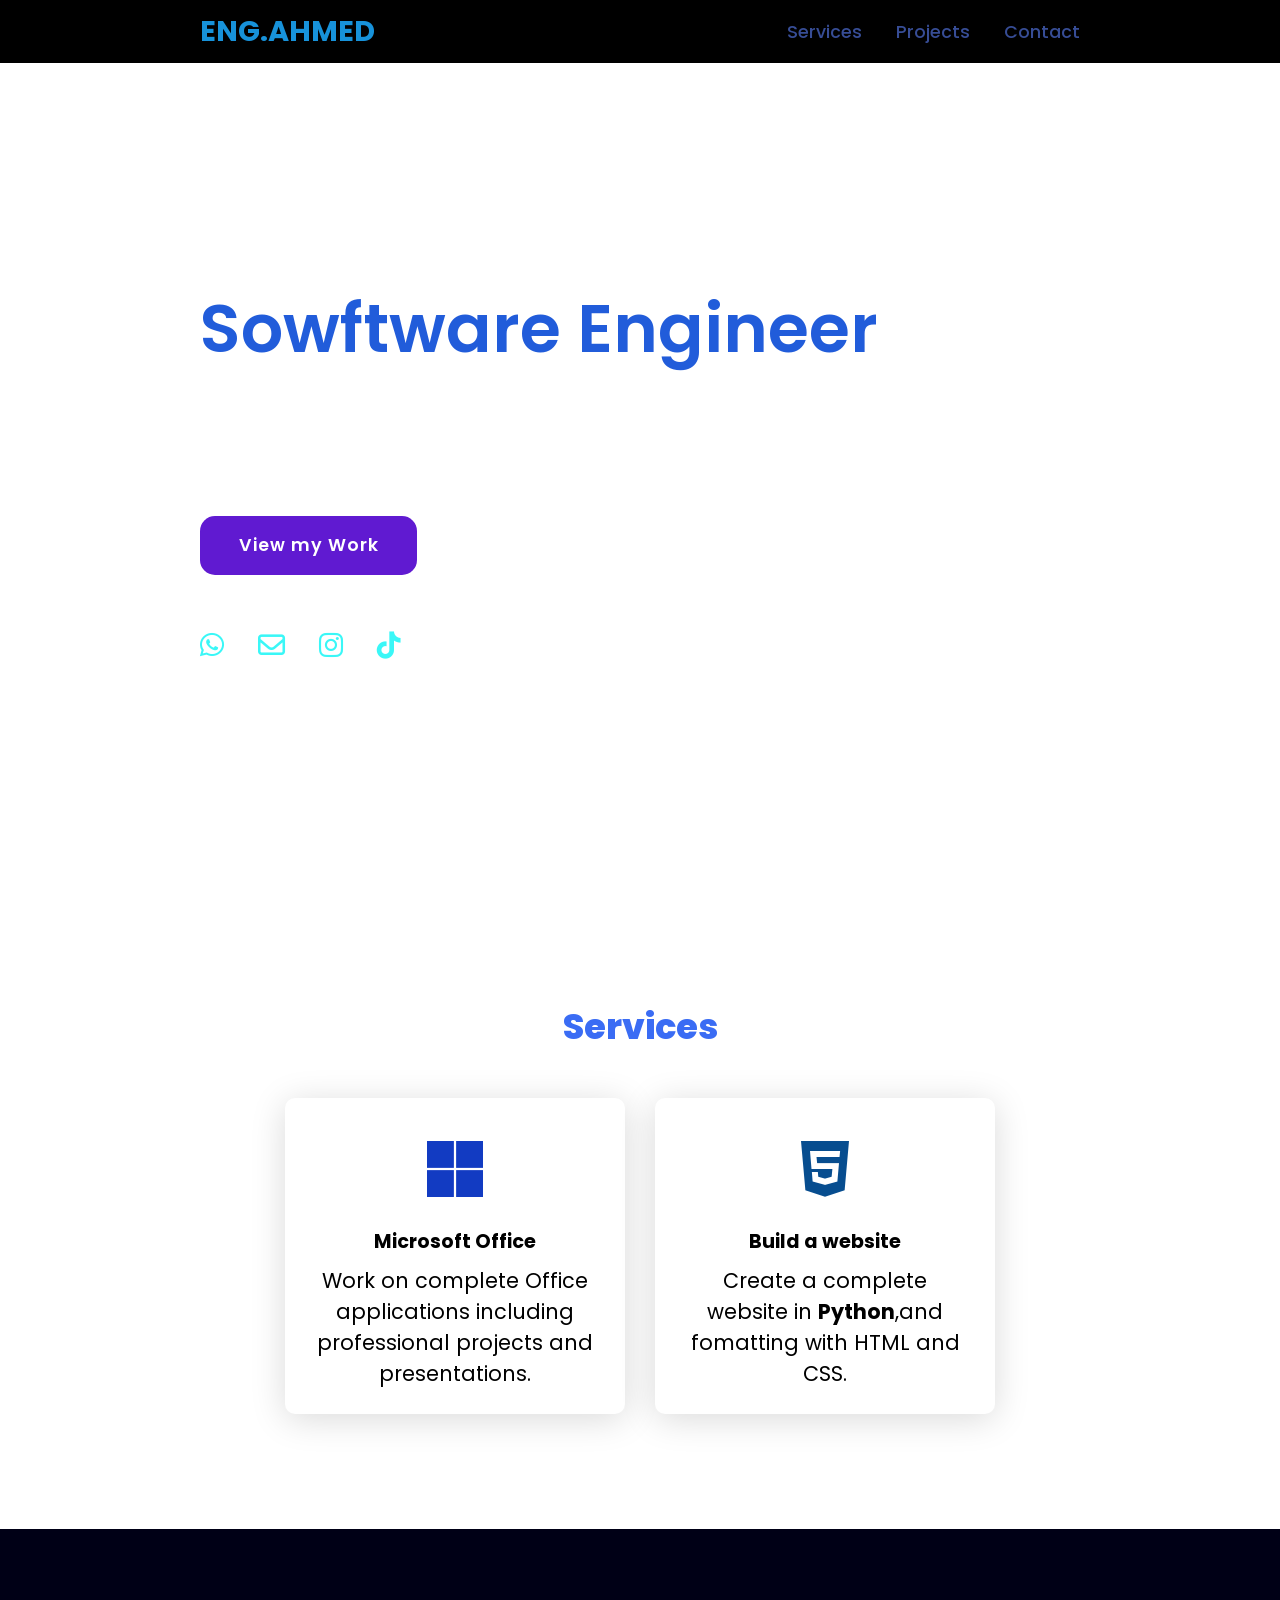
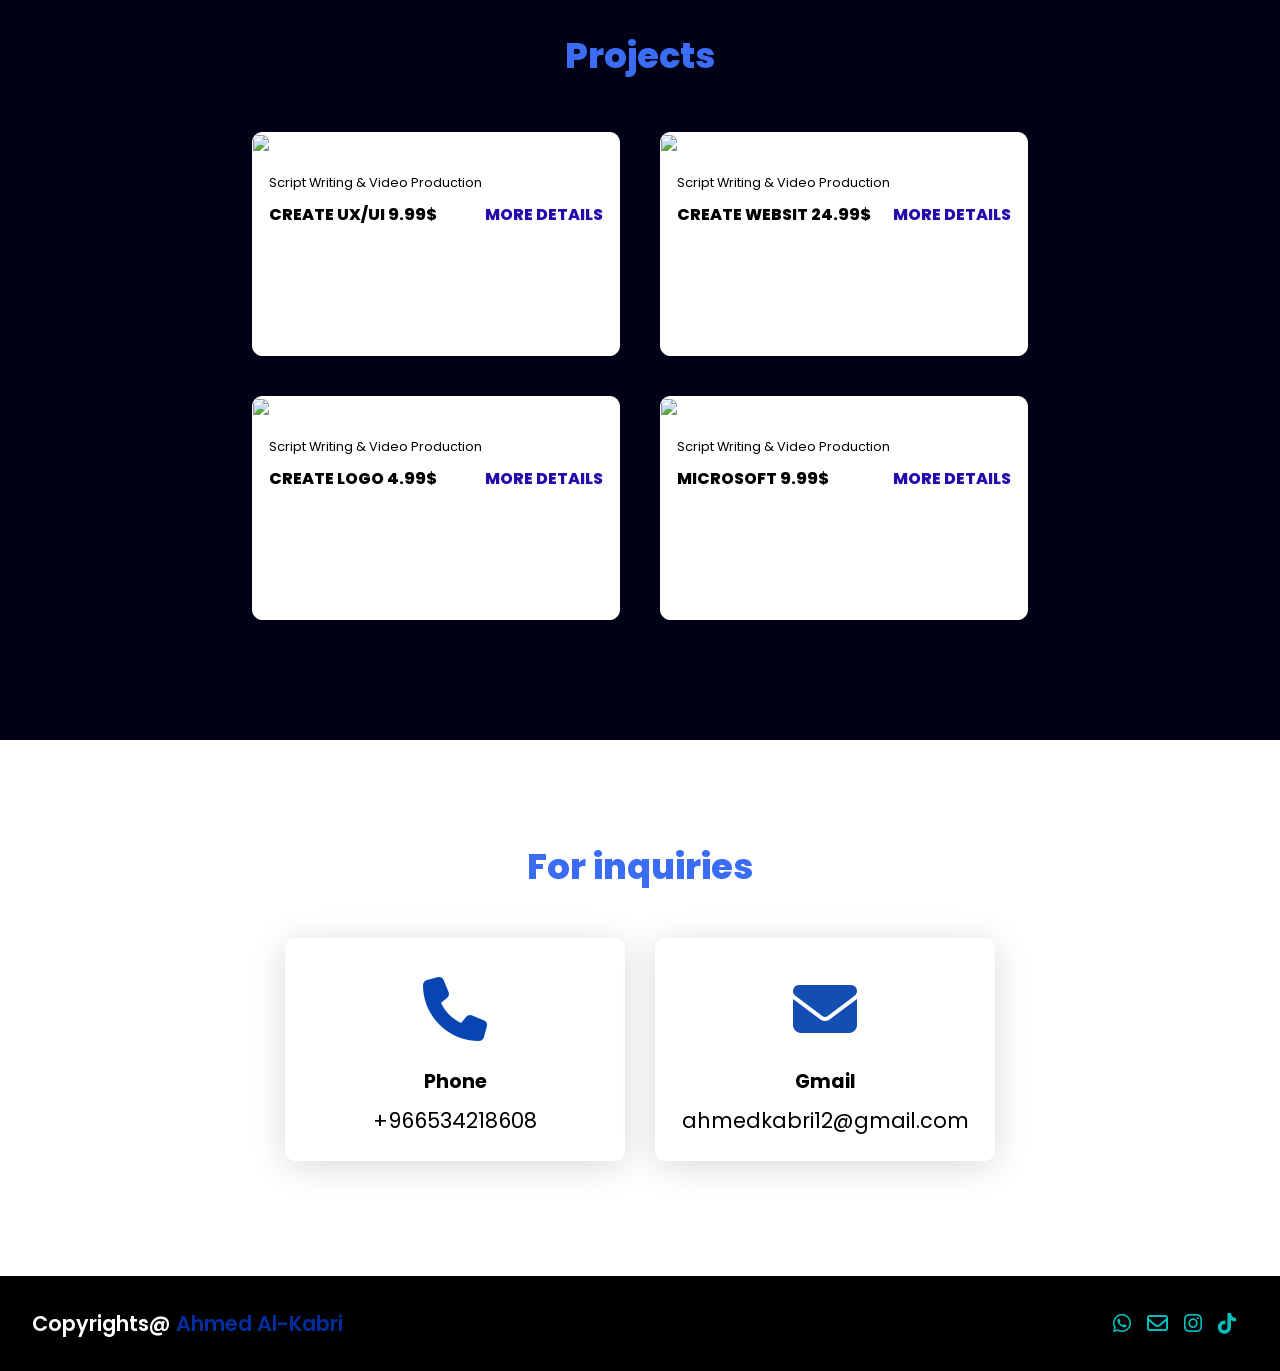
==== index.html @ a06d4299 "Add files via upload" ====
<!DOCTYPE html>
<html lang="en">
<head>
    <meta charset="UTF-8">
    <meta name="viewport" content="width=device-width, initial-scale=1.0">
    <title>Ahmed CV</title>
    <link rel="stylesheet" href="https://cdnjs.cloudflare.com/ajax/libs/font-awesome/6.4.2/css/all.min.css">
    <link rel="stylesheet" href="style.css">
</head>
<body>

    

    <header>
        <a href="#" class="logo">Eng.Ahmed</a>
        <nav class="navigation">
            <a href="#Services">Services</a>
            <a href="#Projects">Projects</a>
            <a href="#Contact">Contact</a>
            

        </nav>
    </header>


    <section class="main">
        <div>
            <h2>Hello I'm End.Ahmed<br><span>Sowftware Engineer</span></h2>
            <h3>A website specializing in designing a logo, PowerPoint presentations, and creating websites using</h3>
            <a href="#Projects" class="main-btn">View my Work</a>
            <div class="social-icon">
                <a href="#"><i class="fa-brands fa-whatsapp"></i></a>
                <a href="#"><i class="fa-regular fa-envelope"></i></a> 
                <a href="#"><i class="fa-brands fa-instagram"></i></a>
                <a href="#"><i class="fa-brands fa-tiktok"></i></a>
             </div>
        </div>
    </section>
    <section class="cards" id="Services">
        <h2 class="title">Services</h2>
        <div class="content">
            <div class="card">
                <div class="icon">
                    <i class="fa-brands fa-microsoft" style="color: #123bc2;"></i>
                </div>
                <div class="info">
                 <h3>Microsoft Office</h3>
                 <p>Work on complete Office applications including professional projects and presentations.</p>
                </div>
            </div>
            <div class="card">
                <div class="icon">
                    <i class="fa-brands fa-html5" style="color: #074d8f;"></i>
                </div>
                <div class="info">
                 <h3>Build a website</h3>
                 <p>Create a complete website in <b>Python</b>,and fomatting with HTML and CSS.</p>
                </div>
            </div>
            </div>
        </section>

        <section class="Projects" id="Projects">
            <h2 class="title">Projects</h2>
            <div class="content">
                <div class="Project-card">
              <div class="Project-image">
                <img src="vid/870a2f0a426751eac1fc9cefcd97be78.gif">
            </div>
            <div class="project-info">
                <p class="project-category">Script Writing & Video Production</p>
                <strong class="project-title">
                    <span>Create UX/UI  9.99$</span>
                    <a href="#" class="more-details">More details</a>

                </strong>
            </div>
                </div>
                <div class="Project-card">
                    <div class="Project-image">
                      <img src="vid/giphy.gif">
                  </div>
      <div class="project-info">
                      <p class="project-category">Script Writing & Video Production</p>
                      <strong class="project-title">
                          <span>Create websit  24.99$</span>
                         <a href="#" class="more-details">More details</a>
     
                     </strong>
                 </div>
                     </div>
                     <div class="Project-card">
                       <div class="Project-image">
                         <img src="vid/Ahmed.gif">
                     </div>
                     <div class="project-info">
                         <p class="project-category">Script Writing & Video Production</p>
                          <strong class="project-title">
                              <span>Create logo 4.99$</span>
                              <a href="#" class="more-details">More details</a>
          
                          </strong>
                      </div>
                          </div>
                          <div class="Project-card">
                            <div class="Project-image">
                              <img src="imges/mi.avif">
                          </div>
                          <div class="project-info">
                              <p class="project-category">Script Writing & Video Production</p>
                              <strong class="project-title">
                                  <span>Microsoft 9.99$</span>
                                  <a href="#" class="more-details">More details</a>
              
                              </strong>
                          </div>
                              </div>
                            </div>
                         </section>
        <section class="card-contact" id="Contact">
            <h2 class="title">For inquiries</h2>
            <div class="content">
                <div class="card">
                    <div class="icon">
                        <i class="fa-solid fa-phone" style="color: #0645b2;"></i>
                    </div>
                    <div class="info">
                     <h3>Phone</h3>
                     <p>+966534218608</p>
                    </div>
                </div>
                <div class="content">
                    <div class="card">
                        <div class="icon">
                            <i class="fa-solid fa-envelope" style="color: #154eb2;"></i>
                        </div>
                        <div class="info">
                         <h3>Gmail</h3>
                         <p>ahmedkabri12@gmail.com</p>
                         <a href="http://ahmedkabri12@gmail.com"></a>
                        </div>
                    </div>
                 </div>

        </section>

        <footer class="footer">
            <p class="footer-title">Copyrights@ <span>Ahmed Al-Kabri</span></p>
            <div class="social-icon">
                <a href="#"><i class="fa-brands fa-whatsapp"></i></a>
                <a href="#"><i class="fa-regular fa-envelope"></i></a>
                <a href="#"><i class="fa-brands fa-instagram"></i></a>
                <a href="#"><i class="fa-brands fa-tiktok"></i></a>

            
            </div>
        </footer>
        
        
    
</body>
</html>
---- style.css ----
@import url('https://fonts.googleapis.com/css2?family=Poppins:ital,wght@0,100;0,200;0,300;0,400;0,500;0,600;0,700;0,800;0,900;1,100;1,200;1,300;1,400;1,500;1,600;1,700;1,800;1,900&display=swap');

*{
    font-family: 'Poppins', sans-serif;
margin: 0;
padding: 0;
box-sizing: border-box;
scroll-behavior: smooth;
}

header {
    background-color: #000000;
    width: 100%;
    position: fixed;
    z-index: 999;
    display: flex;
    justify-content: space-between;
    align-items: center;
    padding: 10px 200px;
}

.logo{
    text-decoration: none;
    color: #1792da;
    text-transform: uppercase;
    font-weight: 700;
    font-size: 1.8em;
}

.navigation a{
    color: #374d96;
    text-decoration: none;
    font-size: 1.1em;
    font-weight: 500;
    padding-left:30px;
}

.navigation a:hover{
    color: #3b3db1;
}

section {
    padding: 100px 200px;
}

.main {
    width: 110%;
    min-height: 100vh;
    display: flex;
    align-items: center;
    background: url(vid/end.gif)no-repeat;
    background-size: cover;
    background-position: center;
    background-attachment: fixed;  
}

.main h2{
    color: #ffffff;
    font-size: 1.4em;
    font-weight: 500;
}

.main h2 span{
    display: inline-block;
    margin-top:10px;
    color: #215cda;
    font-size:3em;
    font-weight: 600;
}

.main h3{
    color: #ffffff;
    font-size: 2em;
    font-weight: 700;
    letter-spacing: 1px;
    margin-top: 10px;
    margin-bottom:30px;
}

.main-btn{
    color: #fff;
    background-color: #601ad1;
    text-decoration: none;
    font-size:1.1em;
    font-weight: 600;
    display: inline-block;
    padding: 0.9375em 2.1875em;
    letter-spacing: 1px;
    border-radius: 15px;
    margin-bottom: 50px;
    transition: 0.4s ease;
}

.main-btn:hover{
    background-color: #230aaf;
    transform: scale(1.1);
}

.social-icon a{
    color: #05f5f5c9;
    font-size: 1.7em;
    padding-right: 30px;
}

.title{
    display: flex;
    justify-content: center;
    color: #3a6cf4;
    font-size: 2.2em;
    font-weight: 800;
    margin-bottom: 30px;
}

.content{
    display: flex;
    justify-content: center;
    flex-direction: row;
    flex-wrap: wrap;
}

.card {
    background-color: #fff;
    width: 21.25em;
    box-shadow: 0 5px 35px rgba(1 1 1 / 15%);
    border-radius: 10px;
    padding: 25px;
    margin: 15px;
    transition: 0.6s ease;
}
.card:hover {
    transform: scale(1.1);
}
.icon{
    color: #ffffff70;
    font-size: 8em;
    text-align: center;
}

.info{
    text-align: center;
}


.info h3{
    color: #3a6cf4;
    font-size: 1.2em;
    font-weight: 700;
    margin:9px ;
}


.Projects{
    background-color: #000016;
}

.Projects .content{
    margin-top: 30px;

}

.Project-card{
    background-color: #fff;
    border: 1px solid #fff;
    min-height: 14em;
    width: 23em;
    overflow: hidden;
    border-radius: 10px;
    margin: 20px;
    transition: 0.6s ease;
}

.Project-card:hover {
    transform: scale(1.1);
}

.Project-card:hover .Project-image{
   opacity: 0.9;
}

.project-info{
    padding: 1em;
}


.Project-image img{
    width: 100%;
}

.project-category{
    font-size: 0.8em;
    color: #000;
}

.project-title{
    display: flex;
    justify-content: space-between;
    text-transform: uppercase;
    font-weight: 800;
    margin-top: 10px;
}

.more-details {
    text-decoration: none;
    color: #230aaf;
}

.more-details:hover{
    color: rgb(4, 108, 226);
}

.content .icon{
    font-size: 4.0em;
}

.content .info h3{
color: #000;
}

.content .info p{
    font-size: 1.3em;
}

.footer {
    background-color: #000;
    color: #fff;
    padding: 2em;
    display: flex;
    justify-content: space-between;
}

.footer-title {
    font-size: 1.3em;
    font-weight: 600;
}

.footer-title span {
    color: #032c9e;
}

.footer .social-icon a{
    font-size: 1.3em;
    padding: 0 12px 0 0;
}

@media(max-width:1023px){
    header{
        padding: 12px 20px;
    }

    .navigation a{
        padding-left:10px ;
    }

    .title{
        font-size: 1.8em;
    }

    section{
        padding: 80px 20px;
    }

    .main-content h2{
        font-size: 1em;
    }

    .main-content h3{
        font-size: 1.6em;
    }

    .content{
        flex-direction: column;
        align-items: center;
    }
}

@media(max-width:641px){
    body{
        font-size: 12px;
    }

    .main-content h2{
        font-size: 0.8em;
    }

    .main-content h3{
        font-size: 1.4em;
    }
}

@media(max-width:300px){
    body{
        font-size: 10px;
    }
}
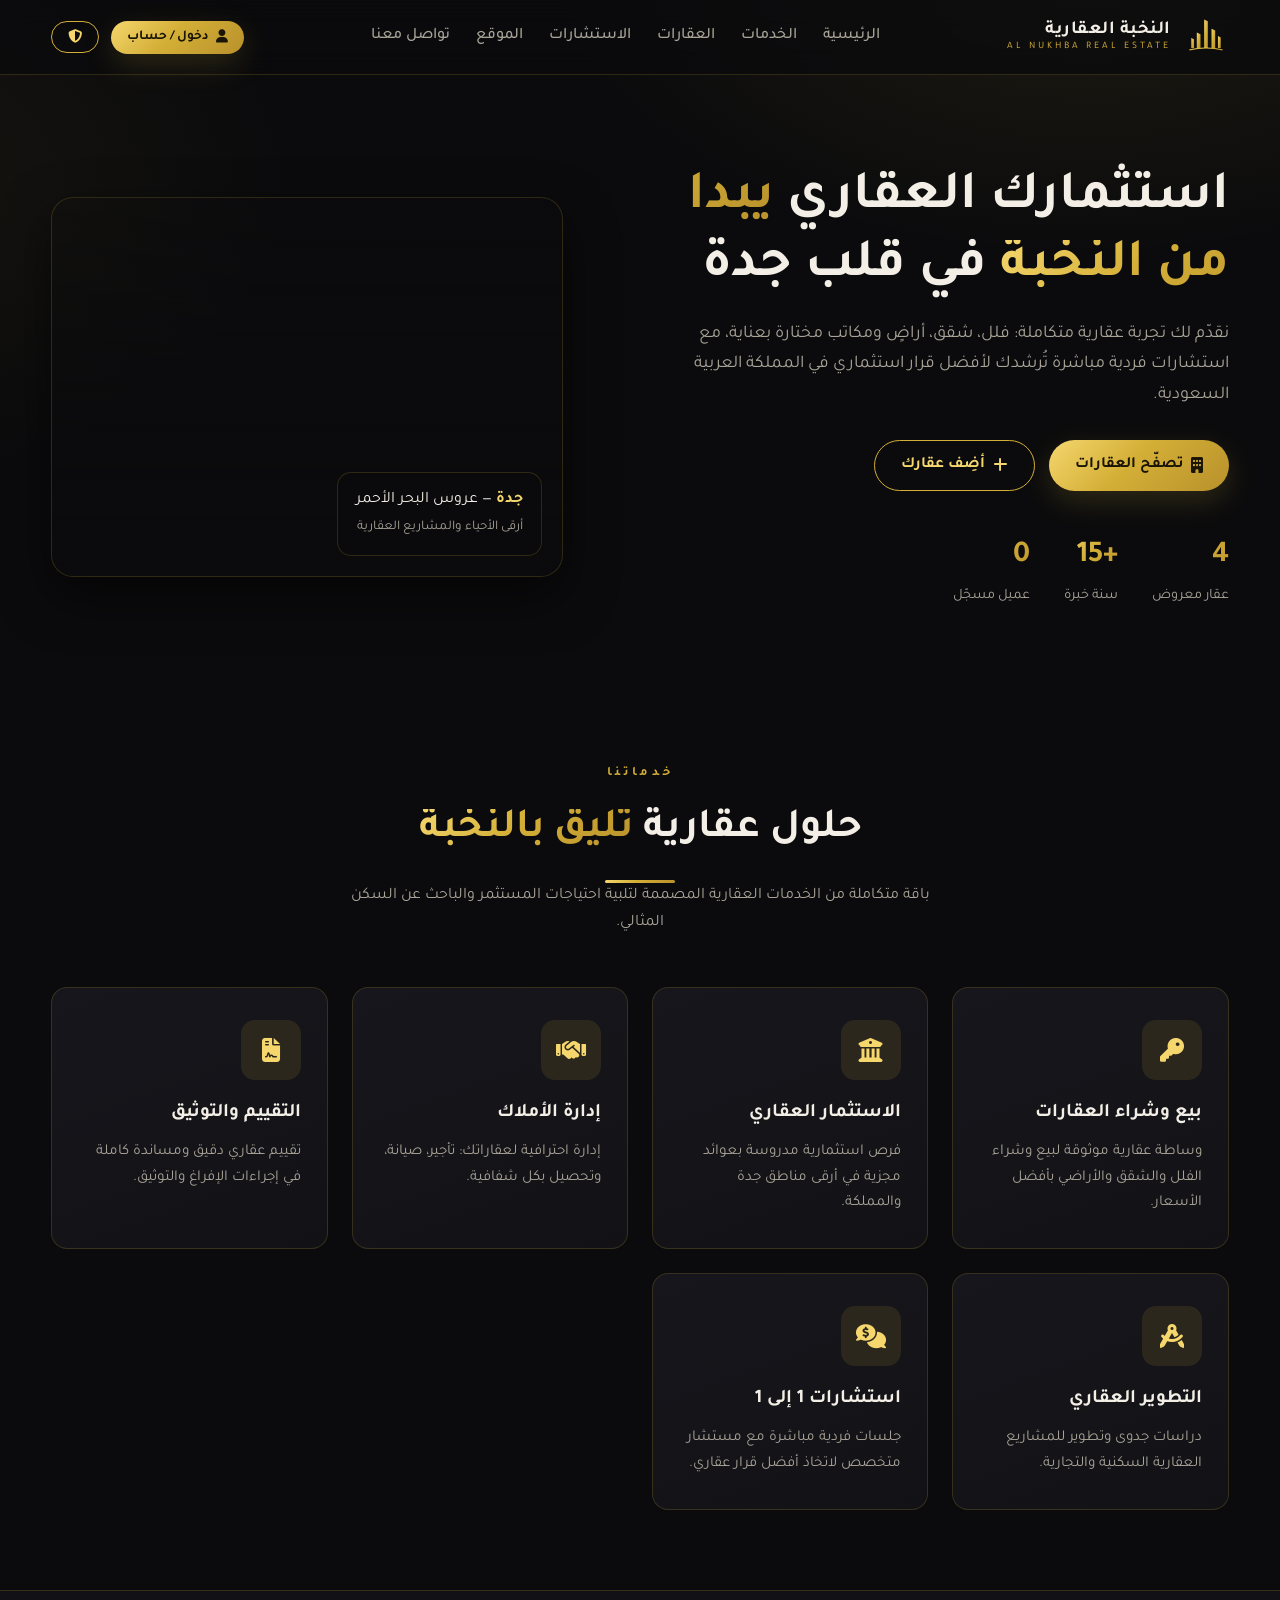
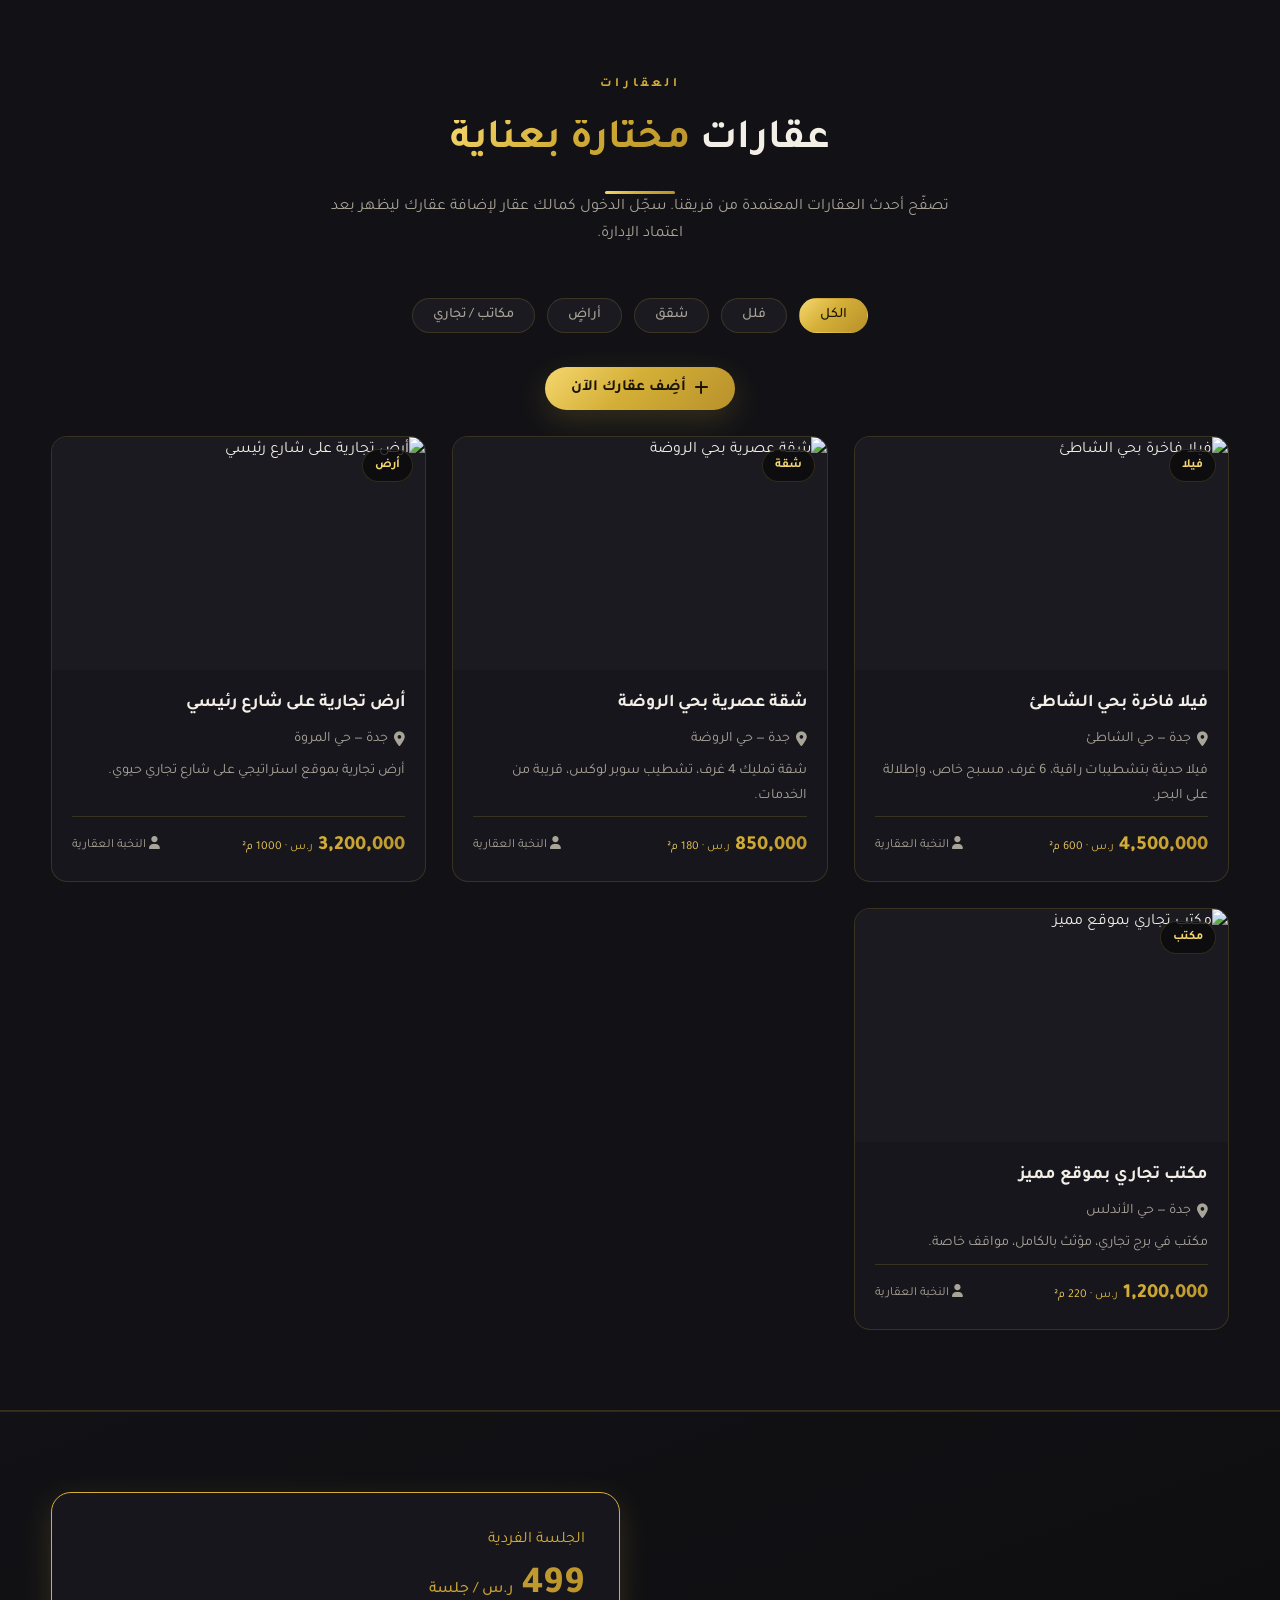
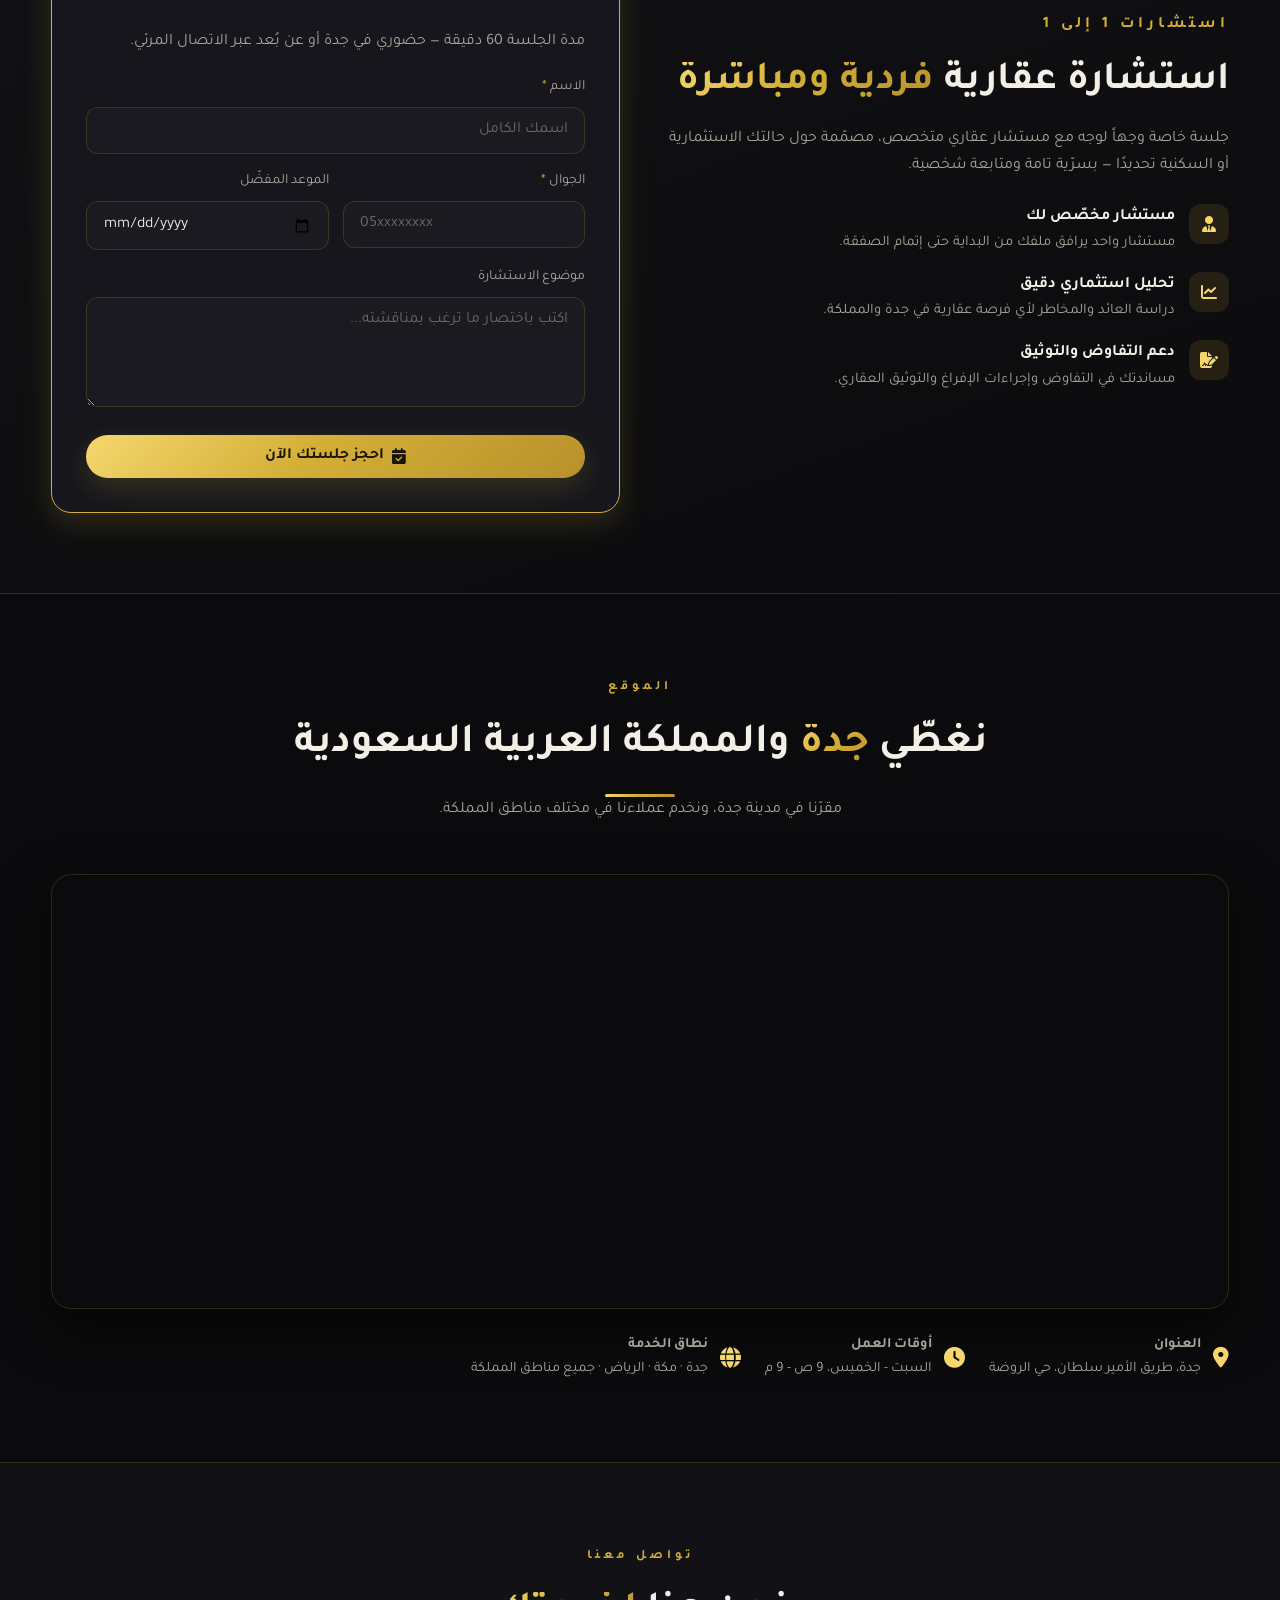
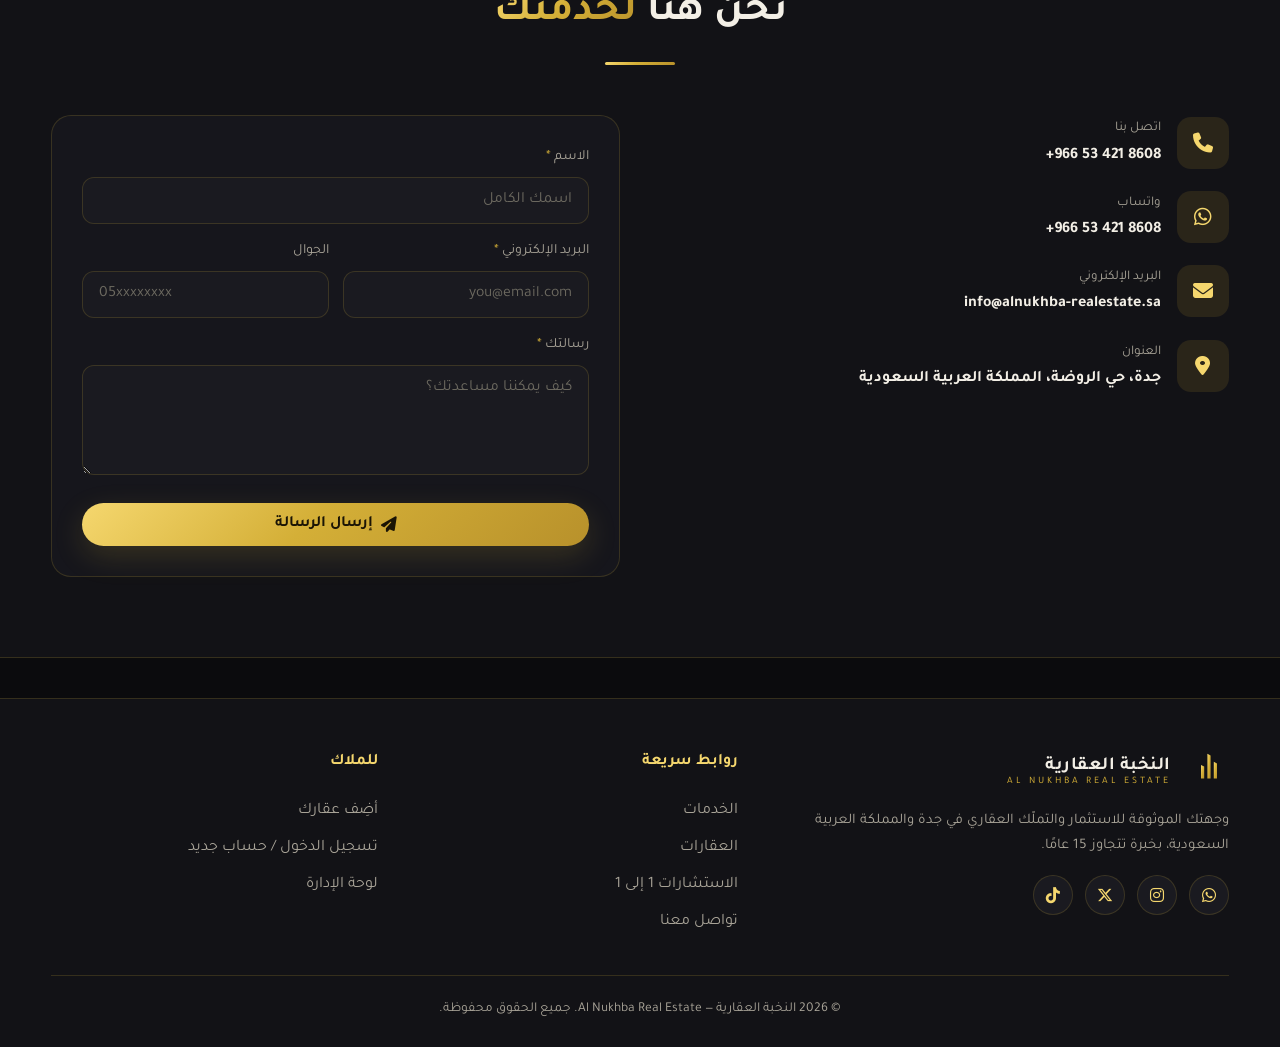
==== commit d571d465: "بناء موقع النخبة العقارية المتكامل مع لوحة إدارة - موقع عقاري بالهوية البصرية (ذهبي/أسود) بصيغة HTML" ====
--- a/index.html
+++ b/index.html
@@ -1,162 +1,346 @@
-<!DOCTYPE html>
-<html lang="en">
-<head>
-    <meta charset="UTF-8">
-    <meta name="viewport" content="width=device-width, initial-scale=1.0">
-    <title>Ahmed CV</title>
-    <link rel="stylesheet" href="https://cdnjs.cloudflare.com/ajax/libs/font-awesome/6.4.2/css/all.min.css">
-    <link rel="stylesheet" href="style.css">
-</head>
-<body>
-
-    
-
-    <header>
-        <a href="#" class="logo">Eng.Ahmed</a>
-        <nav class="navigation">
-            <a href="#Services">Services</a>
-            <a href="#Projects">Projects</a>
-            <a href="#Contact">Contact</a>
-            
-
-        </nav>
-    </header>
-
-
-    <section class="main">
-        <div>
-            <h2>Hello I'm End.Ahmed<br><span>Sowftware Engineer</span></h2>
-            <h3>A website specializing in designing a logo, PowerPoint presentations, and creating websites using</h3>
-            <a href="#Projects" class="main-btn">View my Work</a>
-            <div class="social-icon">
-                <a href="#"><i class="fa-brands fa-whatsapp"></i></a>
-                <a href="#"><i class="fa-regular fa-envelope"></i></a> 
-                <a href="#"><i class="fa-brands fa-instagram"></i></a>
-                <a href="#"><i class="fa-brands fa-tiktok"></i></a>
-             </div>
-        </div>
-    </section>
-    <section class="cards" id="Services">
-        <h2 class="title">Services</h2>
-        <div class="content">
-            <div class="card">
-                <div class="icon">
-                    <i class="fa-brands fa-microsoft" style="color: #123bc2;"></i>
-                </div>
-                <div class="info">
-                 <h3>Microsoft Office</h3>
-                 <p>Work on complete Office applications including professional projects and presentations.</p>
-                </div>
-            </div>
-            <div class="card">
-                <div class="icon">
-                    <i class="fa-brands fa-html5" style="color: #074d8f;"></i>
-                </div>
-                <div class="info">
-                 <h3>Build a website</h3>
-                 <p>Create a complete website in <b>Python</b>,and fomatting with HTML and CSS.</p>
-                </div>
-            </div>
-            </div>
-        </section>
-
-        <section class="Projects" id="Projects">
-            <h2 class="title">Projects</h2>
-            <div class="content">
-                <div class="Project-card">
-              <div class="Project-image">
-                <img src="vid/870a2f0a426751eac1fc9cefcd97be78.gif">
-            </div>
-            <div class="project-info">
-                <p class="project-category">Script Writing & Video Production</p>
-                <strong class="project-title">
-                    <span>Create UX/UI  9.99$</span>
-                    <a href="#" class="more-details">More details</a>
-
-                </strong>
-            </div>
-                </div>
-                <div class="Project-card">
-                    <div class="Project-image">
-                      <img src="vid/giphy.gif">
-                  </div>
-      <div class="project-info">
-                      <p class="project-category">Script Writing & Video Production</p>
-                      <strong class="project-title">
-                          <span>Create websit  24.99$</span>
-                         <a href="#" class="more-details">More details</a>
-     
-                     </strong>
-                 </div>
-                     </div>
-                     <div class="Project-card">
-                       <div class="Project-image">
-                         <img src="vid/Ahmed.gif">
-                     </div>
-                     <div class="project-info">
-                         <p class="project-category">Script Writing & Video Production</p>
-                          <strong class="project-title">
-                              <span>Create logo 4.99$</span>
-                              <a href="#" class="more-details">More details</a>
-          
-                          </strong>
-                      </div>
-                          </div>
-                          <div class="Project-card">
-                            <div class="Project-image">
-                              <img src="imges/mi.avif">
-                          </div>
-                          <div class="project-info">
-                              <p class="project-category">Script Writing & Video Production</p>
-                              <strong class="project-title">
-                                  <span>Microsoft 9.99$</span>
-                                  <a href="#" class="more-details">More details</a>
-              
-                              </strong>
-                          </div>
-                              </div>
-                            </div>
-                         </section>
-        <section class="card-contact" id="Contact">
-            <h2 class="title">For inquiries</h2>
-            <div class="content">
-                <div class="card">
-                    <div class="icon">
-                        <i class="fa-solid fa-phone" style="color: #0645b2;"></i>
-                    </div>
-                    <div class="info">
-                     <h3>Phone</h3>
-                     <p>+966534218608</p>
-                    </div>
-                </div>
-                <div class="content">
-                    <div class="card">
-                        <div class="icon">
-                            <i class="fa-solid fa-envelope" style="color: #154eb2;"></i>
-                        </div>
-                        <div class="info">
-                         <h3>Gmail</h3>
-                         <p>ahmedkabri12@gmail.com</p>
-                         <a href="http://ahmedkabri12@gmail.com"></a>
-                        </div>
-                    </div>
-                 </div>
-
-        </section>
-
-        <footer class="footer">
-            <p class="footer-title">Copyrights@ <span>Ahmed Al-Kabri</span></p>
-            <div class="social-icon">
-                <a href="#"><i class="fa-brands fa-whatsapp"></i></a>
-                <a href="#"><i class="fa-regular fa-envelope"></i></a>
-                <a href="#"><i class="fa-brands fa-instagram"></i></a>
-                <a href="#"><i class="fa-brands fa-tiktok"></i></a>
-
-            
-            </div>
-        </footer>
-        
-        
-    
-</body>
-</html>+<!DOCTYPE html>
+<html lang="ar" dir="rtl">
+<head>
+  <meta charset="UTF-8" />
+  <meta name="viewport" content="width=device-width, initial-scale=1.0" />
+  <title>النخبة العقارية | Al Nukhba Real Estate</title>
+  <meta name="description" content="النخبة العقارية - وجهتك الأولى للاستثمار والتملّك العقاري في جدة والمملكة العربية السعودية. خدمات عقارية، استشارات فردية، وعرض العقارات." />
+  <link rel="preconnect" href="https://fonts.googleapis.com" />
+  <link rel="preconnect" href="https://fonts.gstatic.com" crossorigin />
+  <link href="https://fonts.googleapis.com/css2?family=Tajawal:wght@400;500;700;800;900&display=swap" rel="stylesheet" />
+  <link rel="stylesheet" href="https://cdnjs.cloudflare.com/ajax/libs/font-awesome/6.5.1/css/all.min.css" />
+  <link rel="stylesheet" href="css/style.css" />
+</head>
+<body>
+
+  <!-- ============ HEADER ============ -->
+  <header class="site-header">
+    <div class="container nav">
+      <a href="#home" class="brand">
+        <span class="logo-mark" aria-hidden="true">
+          <!-- Inline gold buildings logo -->
+          <svg viewBox="0 0 100 100" width="46" height="46">
+            <defs>
+              <linearGradient id="g" x1="0" y1="0" x2="1" y2="1">
+                <stop offset="0" stop-color="#f5d76e"/><stop offset="0.5" stop-color="#d4af37"/><stop offset="1" stop-color="#b8912b"/>
+              </linearGradient>
+            </defs>
+            <g fill="url(#g)">
+              <polygon points="46,12 54,16 54,74 46,74"/>
+              <polygon points="30,40 38,44 38,74 30,74"/>
+              <polygon points="62,32 70,36 70,74 62,74"/>
+              <polygon points="18,52 24,55 24,74 18,74"/>
+              <polygon points="76,48 82,51 82,74 76,74"/>
+            </g>
+            <path d="M14 78 Q50 70 86 78" stroke="url(#g)" stroke-width="2.4" fill="none"/>
+          </svg>
+        </span>
+        <span class="brand-name"><b>النخبة العقارية</b><span>Al Nukhba Real Estate</span></span>
+      </a>
+
+      <nav class="nav-links" id="navLinks">
+        <a href="#home">الرئيسية</a>
+        <a href="#services">الخدمات</a>
+        <a href="#properties">العقارات</a>
+        <a href="#consult">الاستشارات</a>
+        <a href="#map">الموقع</a>
+        <a href="#contact">تواصل معنا</a>
+      </nav>
+
+      <div class="nav-actions">
+        <div class="user-chip" id="userChip">
+          <span class="avatar" id="userAvatar">A</span>
+          <div><span id="userName">مستخدم</span><br><small id="userRole">—</small></div>
+          <button class="btn btn-ghost btn-sm" id="logoutBtn"><i class="fa-solid fa-right-from-bracket"></i></button>
+        </div>
+        <button class="btn btn-gold btn-sm" id="loginBtn"><i class="fa-solid fa-user"></i> دخول / حساب</button>
+        <a href="admin.html" class="btn btn-ghost btn-sm" title="لوحة الإدارة"><i class="fa-solid fa-shield-halved"></i></a>
+        <button class="nav-toggle" id="navToggle"><i class="fa-solid fa-bars"></i></button>
+      </div>
+    </div>
+  </header>
+
+  <!-- ============ HERO ============ -->
+  <section class="hero" id="home">
+    <div class="container hero-grid">
+      <div class="reveal">
+        <h1>استثمارك العقاري <span class="gold-text">يبدأ من النخبة</span> في قلب جدة</h1>
+        <p class="lead">نقدّم لك تجربة عقارية متكاملة: فلل، شقق، أراضٍ ومكاتب مختارة بعناية، مع استشارات فردية مباشرة تُرشدك لأفضل قرار استثماري في المملكة العربية السعودية.</p>
+        <div class="hero-cta">
+          <a href="#properties" class="btn btn-gold"><i class="fa-solid fa-building"></i> تصفّح العقارات</a>
+          <button class="btn btn-ghost" id="heroAddProp"><i class="fa-solid fa-plus"></i> أضِف عقارك</button>
+        </div>
+        <div class="hero-stats">
+          <div class="stat"><b class="gold-text" id="statProps">0</b><span>عقار معروض</span></div>
+          <div class="stat"><b class="gold-text">+15</b><span>سنة خبرة</span></div>
+          <div class="stat"><b class="gold-text" id="statUsers">0</b><span>عميل مسجّل</span></div>
+        </div>
+      </div>
+      <div class="hero-art reveal">
+        <div class="badge"><b>جدة</b> — عروس البحر الأحمر<br><small style="color:var(--text-dim)">أرقى الأحياء والمشاريع العقارية</small></div>
+      </div>
+    </div>
+  </section>
+
+  <!-- ============ SERVICES ============ -->
+  <section class="section" id="services">
+    <div class="container">
+      <div class="section-head reveal">
+        <span class="eyebrow">خدماتنا</span>
+        <h2>حلول عقارية <span class="gold-text">تليق بالنخبة</span></h2>
+        <div class="divider-gold"></div>
+        <p>باقة متكاملة من الخدمات العقارية المصممة لتلبية احتياجات المستثمر والباحث عن السكن المثالي.</p>
+      </div>
+      <div class="services-grid" id="servicesGrid">
+        <!-- filled by JS for easy editing -->
+      </div>
+    </div>
+  </section>
+
+  <!-- ============ PROPERTIES ============ -->
+  <section class="section" id="properties" style="background:var(--black-2);border-block:1px solid var(--line)">
+    <div class="container">
+      <div class="section-head reveal">
+        <span class="eyebrow">العقارات</span>
+        <h2>عقارات <span class="gold-text">مختارة بعناية</span></h2>
+        <div class="divider-gold"></div>
+        <p>تصفّح أحدث العقارات المعتمدة من فريقنا. سجّل الدخول كمالك عقار لإضافة عقارك ليظهر بعد اعتماد الإدارة.</p>
+      </div>
+
+      <div class="props-toolbar reveal" id="propFilters">
+        <button class="filter-chip active" data-filter="all">الكل</button>
+        <button class="filter-chip" data-filter="فيلا">فلل</button>
+        <button class="filter-chip" data-filter="شقة">شقق</button>
+        <button class="filter-chip" data-filter="أرض">أراضٍ</button>
+        <button class="filter-chip" data-filter="مكتب">مكاتب / تجاري</button>
+      </div>
+
+      <div style="text-align:center;margin-bottom:26px">
+        <button class="btn btn-gold" id="addPropBtn"><i class="fa-solid fa-plus"></i> أضِف عقارك الآن</button>
+      </div>
+
+      <div class="props-grid" id="propsGrid"></div>
+    </div>
+  </section>
+
+  <!-- ============ 1:1 CONSULTATION ============ -->
+  <section class="section consult" id="consult">
+    <div class="container consult-grid">
+      <div class="reveal">
+        <span class="eyebrow" style="color:var(--gold-2);letter-spacing:4px;font-weight:700">استشارات 1 إلى 1</span>
+        <h2 style="font-size:clamp(1.7rem,4vw,2.5rem);margin:8px 0 10px">استشارة عقارية <span class="gold-text">فردية ومباشرة</span></h2>
+        <p style="color:var(--text-dim)">جلسة خاصة وجهاً لوجه مع مستشار عقاري متخصص، مصمّمة حول حالتك الاستثمارية أو السكنية تحديدًا — بسرّية تامة ومتابعة شخصية.</p>
+        <ul class="consult-list">
+          <li><span class="ci"><i class="fa-solid fa-user-tie"></i></span><div><b>مستشار مخصّص لك</b><p>مستشار واحد يرافق ملفك من البداية حتى إتمام الصفقة.</p></div></li>
+          <li><span class="ci"><i class="fa-solid fa-chart-line"></i></span><div><b>تحليل استثماري دقيق</b><p>دراسة العائد والمخاطر لأي فرصة عقارية في جدة والمملكة.</p></div></li>
+          <li><span class="ci"><i class="fa-solid fa-file-signature"></i></span><div><b>دعم التفاوض والتوثيق</b><p>مساندتك في التفاوض وإجراءات الإفراغ والتوثيق العقاري.</p></div></li>
+        </ul>
+      </div>
+      <div class="consult-card reveal">
+        <span class="eyebrow" style="color:var(--gold-2)">الجلسة الفردية</span>
+        <div class="price-tag gold-text">499 <small>ر.س / جلسة</small></div>
+        <p style="color:var(--text-dim);margin:10px 0 20px">مدة الجلسة 60 دقيقة — حضوري في جدة أو عن بُعد عبر الاتصال المرئي.</p>
+        <form id="consultForm">
+          <div class="field"><label>الاسم <span class="req">*</span></label><input type="text" name="name" placeholder="اسمك الكامل" required></div>
+          <div class="row-2">
+            <div class="field"><label>الجوال <span class="req">*</span></label><input type="tel" name="phone" placeholder="05xxxxxxxx" required></div>
+            <div class="field"><label>الموعد المفضّل</label><input type="date" name="date"></div>
+          </div>
+          <div class="field"><label>موضوع الاستشارة</label><textarea name="topic" placeholder="اكتب باختصار ما ترغب بمناقشته..."></textarea></div>
+          <button type="submit" class="btn btn-gold btn-block"><i class="fa-solid fa-calendar-check"></i> احجز جلستك الآن</button>
+        </form>
+      </div>
+    </div>
+  </section>
+
+  <!-- ============ MAP ============ -->
+  <section class="section" id="map">
+    <div class="container">
+      <div class="section-head reveal">
+        <span class="eyebrow">الموقع</span>
+        <h2>نغطّي <span class="gold-text">جدة</span> والمملكة العربية السعودية</h2>
+        <div class="divider-gold"></div>
+        <p>مقرّنا في مدينة جدة، ونخدم عملاءنا في مختلف مناطق المملكة.</p>
+      </div>
+      <div class="map-wrap reveal">
+        <iframe
+          title="خريطة جدة - المملكة العربية السعودية"
+          src="https://www.openstreetmap.org/export/embed.html?bbox=38.90%2C21.35%2C39.35%2C21.75&layer=mapnik&marker=21.5433%2C39.1728"
+          loading="lazy" referrerpolicy="no-referrer-when-downgrade"></iframe>
+      </div>
+      <div class="map-meta reveal">
+        <div class="m"><i class="fa-solid fa-location-dot"></i><span><b>العنوان</b>جدة، طريق الأمير سلطان، حي الروضة</span></div>
+        <div class="m"><i class="fa-solid fa-clock"></i><span><b>أوقات العمل</b>السبت - الخميس، 9 ص - 9 م</span></div>
+        <div class="m"><i class="fa-solid fa-globe"></i><span><b>نطاق الخدمة</b>جدة · مكة · الرياض · جميع مناطق المملكة</span></div>
+      </div>
+    </div>
+  </section>
+
+  <!-- ============ CONTACT ============ -->
+  <section class="section" id="contact" style="background:var(--black-2);border-block:1px solid var(--line)">
+    <div class="container">
+      <div class="section-head reveal">
+        <span class="eyebrow">تواصل معنا</span>
+        <h2>نحن هنا <span class="gold-text">لخدمتك</span></h2>
+        <div class="divider-gold"></div>
+      </div>
+      <div class="contact-grid">
+        <div class="contact-info reveal">
+          <div class="contact-item"><span class="ci"><i class="fa-solid fa-phone"></i></span><div><small>اتصل بنا</small><b dir="ltr">+966 53 421 8608</b></div></div>
+          <div class="contact-item"><span class="ci"><i class="fa-brands fa-whatsapp"></i></span><div><small>واتساب</small><b dir="ltr">+966 53 421 8608</b></div></div>
+          <div class="contact-item"><span class="ci"><i class="fa-solid fa-envelope"></i></span><div><small>البريد الإلكتروني</small><b dir="ltr">info@alnukhba-realestate.sa</b></div></div>
+          <div class="contact-item"><span class="ci"><i class="fa-solid fa-location-dot"></i></span><div><small>العنوان</small><b>جدة، حي الروضة، المملكة العربية السعودية</b></div></div>
+        </div>
+        <div class="form-card reveal">
+          <form id="contactForm">
+            <div class="field"><label>الاسم <span class="req">*</span></label><input type="text" name="name" placeholder="اسمك الكامل" required></div>
+            <div class="row-2">
+              <div class="field"><label>البريد الإلكتروني <span class="req">*</span></label><input type="email" name="email" placeholder="you@email.com" required></div>
+              <div class="field"><label>الجوال</label><input type="tel" name="phone" placeholder="05xxxxxxxx"></div>
+            </div>
+            <div class="field"><label>رسالتك <span class="req">*</span></label><textarea name="message" placeholder="كيف يمكننا مساعدتك؟" required></textarea></div>
+            <button type="submit" class="btn btn-gold btn-block"><i class="fa-solid fa-paper-plane"></i> إرسال الرسالة</button>
+          </form>
+        </div>
+      </div>
+    </div>
+  </section>
+
+  <!-- ============ FOOTER ============ -->
+  <footer class="site-footer">
+    <div class="container">
+      <div class="footer-grid">
+        <div>
+          <div class="brand" style="margin-bottom:14px">
+            <span class="logo-mark"><svg viewBox="0 0 100 100" width="40" height="40"><g fill="url(#g)"><polygon points="46,12 54,16 54,74 46,74"/><polygon points="30,40 38,44 38,74 30,74"/><polygon points="62,32 70,36 70,74 62,74"/></g></svg></span>
+            <span class="brand-name"><b>النخبة العقارية</b><span>Al Nukhba Real Estate</span></span>
+          </div>
+          <p>وجهتك الموثوقة للاستثمار والتملّك العقاري في جدة والمملكة العربية السعودية، بخبرة تتجاوز 15 عامًا.</p>
+          <div class="social-row">
+            <a href="#" aria-label="whatsapp"><i class="fa-brands fa-whatsapp"></i></a>
+            <a href="#" aria-label="instagram"><i class="fa-brands fa-instagram"></i></a>
+            <a href="#" aria-label="x"><i class="fa-brands fa-x-twitter"></i></a>
+            <a href="#" aria-label="tiktok"><i class="fa-brands fa-tiktok"></i></a>
+          </div>
+        </div>
+        <div>
+          <h4>روابط سريعة</h4>
+          <a href="#services">الخدمات</a>
+          <a href="#properties">العقارات</a>
+          <a href="#consult">الاستشارات 1 إلى 1</a>
+          <a href="#contact">تواصل معنا</a>
+        </div>
+        <div>
+          <h4>للملاك</h4>
+          <a href="#" id="footerAddProp">أضِف عقارك</a>
+          <a href="#" id="footerLogin">تسجيل الدخول / حساب جديد</a>
+          <a href="admin.html">لوحة الإدارة</a>
+        </div>
+      </div>
+      <div class="footer-bottom">© <span id="year"></span> النخبة العقارية — Al Nukhba Real Estate. جميع الحقوق محفوظة.</div>
+    </div>
+  </footer>
+
+  <!-- ============ AUTH MODAL ============ -->
+  <div class="modal-overlay" id="authModal">
+    <div class="modal">
+      <div class="modal-head">
+        <div><h3 id="authTitle">مرحبًا بك</h3><p id="authSub">سجّل الدخول أو أنشئ حسابًا جديدًا</p></div>
+        <button class="modal-close" data-close><i class="fa-solid fa-xmark"></i></button>
+      </div>
+      <div class="modal-body">
+        <div class="modal-tabs" id="authTabs">
+          <button class="active" data-tab="login">تسجيل الدخول</button>
+          <button data-tab="register">حساب جديد</button>
+        </div>
+
+        <!-- LOGIN -->
+        <form id="loginForm">
+          <div class="field"><label>البريد الإلكتروني</label><input type="email" name="email" placeholder="you@email.com" required></div>
+          <div class="field"><label>كلمة المرور</label><input type="password" name="password" placeholder="••••••••" required></div>
+          <button type="submit" class="btn btn-gold btn-block"><i class="fa-solid fa-right-to-bracket"></i> دخول</button>
+        </form>
+
+        <!-- REGISTER -->
+        <form id="registerForm" style="display:none">
+          <div class="field"><label>الاسم الكامل <span class="req">*</span></label><input type="text" name="name" placeholder="الاسم الكامل" required></div>
+          <div class="row-2">
+            <div class="field"><label>البريد الإلكتروني <span class="req">*</span></label><input type="email" name="email" placeholder="you@email.com" required></div>
+            <div class="field"><label>الجوال <span class="req">*</span></label><input type="tel" name="phone" placeholder="05xxxxxxxx" required></div>
+          </div>
+          <div class="field"><label>كلمة المرور <span class="req">*</span></label><input type="password" name="password" placeholder="6 أحرف على الأقل" minlength="6" required></div>
+          <div class="field">
+            <label>هل أنت صاحب عقار؟ <span class="req">*</span></label>
+            <div class="radio-cards" id="ownerCards">
+              <label class="radio-card selected"><input type="radio" name="isOwner" value="owner" checked><i class="fa-solid fa-house-user"></i><div><b>صاحب عقار</b><small>أرغب بعرض عقاراتي</small></div></label>
+              <label class="radio-card"><input type="radio" name="isOwner" value="client"><i class="fa-solid fa-user"></i><div><b>باحث / عميل</b><small>أبحث عن عقار</small></div></label>
+            </div>
+          </div>
+          <button type="submit" class="btn btn-gold btn-block"><i class="fa-solid fa-envelope-circle-check"></i> إنشاء الحساب وإرسال كود التحقق</button>
+        </form>
+
+        <!-- OTP VERIFY -->
+        <form id="otpForm" style="display:none">
+          <p style="color:var(--text-dim);text-align:center;margin-bottom:6px">أرسلنا كود تحقق مكوّن من 6 أرقام إلى بريدك:</p>
+          <p style="text-align:center;color:var(--gold-1);font-weight:700" id="otpEmail"></p>
+          <div class="otp-inputs" id="otpInputs">
+            <input maxlength="1" inputmode="numeric"><input maxlength="1" inputmode="numeric"><input maxlength="1" inputmode="numeric">
+            <input maxlength="1" inputmode="numeric"><input maxlength="1" inputmode="numeric"><input maxlength="1" inputmode="numeric">
+          </div>
+          <div class="otp-note">للتجربة (محاكاة الإرسال): كود التحقق هو <b id="otpDemo">------</b></div>
+          <button type="submit" class="btn btn-gold btn-block" style="margin-top:16px"><i class="fa-solid fa-check"></i> تأكيد وتوثيق الحساب</button>
+          <p style="text-align:center;margin-top:12px"><a href="#" id="otpResend" style="color:var(--gold-2)">إعادة إرسال الكود</a></p>
+        </form>
+      </div>
+    </div>
+  </div>
+
+  <!-- ============ ADD PROPERTY MODAL ============ -->
+  <div class="modal-overlay" id="propModal">
+    <div class="modal modal-lg">
+      <div class="modal-head">
+        <div><h3>إضافة عقار جديد</h3><p>سيُراجع عقارك من الإدارة قبل نشره في الموقع</p></div>
+        <button class="modal-close" data-close><i class="fa-solid fa-xmark"></i></button>
+      </div>
+      <div class="modal-body">
+        <form id="propForm">
+          <div class="row-2">
+            <div class="field"><label>عنوان العقار <span class="req">*</span></label><input type="text" name="title" placeholder="مثال: فيلا فاخرة بحي الشاطئ" required></div>
+            <div class="field"><label>نوع العقار <span class="req">*</span></label>
+              <select name="type" required>
+                <option value="فيلا">فيلا</option><option value="شقة">شقة</option>
+                <option value="أرض">أرض</option><option value="مكتب">مكتب / تجاري</option>
+              </select>
+            </div>
+          </div>
+          <div class="row-2">
+            <div class="field"><label>المدينة <span class="req">*</span></label>
+              <select name="city"><option>جدة</option><option>مكة المكرمة</option><option>الرياض</option><option>الدمام</option><option>المدينة المنورة</option></select>
+            </div>
+            <div class="field"><label>الحي / الموقع <span class="req">*</span></label><input type="text" name="district" placeholder="مثال: حي الروضة" required></div>
+          </div>
+          <div class="row-2">
+            <div class="field"><label>السعر (ر.س) <span class="req">*</span></label><input type="number" name="price" placeholder="مثال: 1500000" min="0" required></div>
+            <div class="field"><label>المساحة (م²)</label><input type="number" name="area" placeholder="مثال: 500" min="0"></div>
+          </div>
+          <div class="field"><label>وصف العقار</label><textarea name="desc" placeholder="اكتب تفاصيل العقار: عدد الغرف، المميزات، الخدمات القريبة..."></textarea></div>
+          <div class="field">
+            <label>صورة العقار <span class="req">*</span></label>
+            <label class="file-drop" for="propImage">
+              <i class="fa-solid fa-cloud-arrow-up"></i>
+              <span>اضغط لرفع صورة العقار (JPG / PNG)</span>
+            </label>
+            <input type="file" id="propImage" accept="image/*" style="display:none">
+            <div class="file-preview" id="propImagePreview"><img alt="معاينة العقار"></div>
+          </div>
+          <button type="submit" class="btn btn-gold btn-block"><i class="fa-solid fa-paper-plane"></i> إرسال العقار للمراجعة</button>
+        </form>
+      </div>
+    </div>
+  </div>
+
+  <div class="toast-wrap" id="toastWrap"></div>
+
+  <script src="js/app.js"></script>
+</body>
+</html>
--- a/css/style.css
+++ b/css/style.css
@@ -0,0 +1,442 @@
+/* ==========================================================================
+   النخبة العقارية | Al Nukhba Real Estate
+   Visual identity: Luxury Gold on Black
+   ========================================================================== */
+
+:root {
+  --black: #0b0b0d;
+  --black-2: #121216;
+  --black-3: #1a1a20;
+  --panel: #16161c;
+  --line: rgba(212, 175, 55, 0.18);
+  --gold-1: #f5d76e;
+  --gold-2: #d4af37;
+  --gold-3: #b8912b;
+  --gold-grad: linear-gradient(135deg, #f5d76e 0%, #d4af37 45%, #b8912b 100%);
+  --text: #f3efe6;
+  --text-dim: #a9a498;
+  --danger: #e05a5a;
+  --success: #4caf7d;
+  --warn: #e0b24a;
+  --radius: 16px;
+  --shadow: 0 20px 50px rgba(0, 0, 0, 0.55);
+  --gold-shadow: 0 10px 30px rgba(212, 175, 55, 0.18);
+  --font: "Tajawal", "Segoe UI", Tahoma, sans-serif;
+}
+
+* { margin: 0; padding: 0; box-sizing: border-box; }
+
+html { scroll-behavior: smooth; }
+
+body {
+  font-family: var(--font);
+  background: var(--black);
+  color: var(--text);
+  line-height: 1.7;
+  overflow-x: hidden;
+}
+
+/* Ambient gold glow background */
+body::before {
+  content: "";
+  position: fixed;
+  inset: 0;
+  z-index: -1;
+  background:
+    radial-gradient(900px 500px at 85% -5%, rgba(212, 175, 55, 0.10), transparent 60%),
+    radial-gradient(700px 500px at -10% 20%, rgba(212, 175, 55, 0.06), transparent 60%),
+    var(--black);
+}
+
+a { text-decoration: none; color: inherit; }
+img { max-width: 100%; display: block; }
+ul { list-style: none; }
+
+.container { width: min(1200px, 92%); margin-inline: auto; }
+
+.gold-text {
+  background: var(--gold-grad);
+  -webkit-background-clip: text;
+  background-clip: text;
+  -webkit-text-fill-color: transparent;
+}
+
+/* ---------- Buttons ---------- */
+.btn {
+  display: inline-flex;
+  align-items: center;
+  gap: 8px;
+  padding: 12px 26px;
+  border-radius: 40px;
+  font-family: var(--font);
+  font-weight: 700;
+  font-size: 0.98rem;
+  cursor: pointer;
+  border: none;
+  transition: transform 0.25s, box-shadow 0.25s, background 0.25s;
+}
+.btn-gold {
+  background: var(--gold-grad);
+  color: #1a1405;
+  box-shadow: var(--gold-shadow);
+}
+.btn-gold:hover { transform: translateY(-3px); box-shadow: 0 16px 36px rgba(212, 175, 55, 0.35); }
+.btn-ghost {
+  background: transparent;
+  color: var(--gold-1);
+  border: 1.5px solid var(--gold-2);
+}
+.btn-ghost:hover { background: rgba(212, 175, 55, 0.1); transform: translateY(-3px); }
+.btn-danger { background: rgba(224, 90, 90, 0.14); color: var(--danger); border: 1px solid rgba(224,90,90,0.4); }
+.btn-danger:hover { background: rgba(224, 90, 90, 0.24); }
+.btn-approve { background: rgba(76, 175, 125, 0.16); color: var(--success); border: 1px solid rgba(76,175,125,0.4); }
+.btn-approve:hover { background: rgba(76, 175, 125, 0.28); }
+.btn-sm { padding: 8px 16px; font-size: 0.85rem; }
+.btn-block { width: 100%; justify-content: center; }
+
+/* ---------- Header / Nav ---------- */
+.site-header {
+  position: sticky;
+  top: 0;
+  z-index: 100;
+  background: rgba(11, 11, 13, 0.72);
+  backdrop-filter: blur(14px);
+  border-bottom: 1px solid var(--line);
+}
+.nav {
+  display: flex;
+  align-items: center;
+  justify-content: space-between;
+  gap: 20px;
+  padding: 14px 0;
+}
+.brand { display: flex; align-items: center; gap: 12px; }
+.brand .logo-mark { width: 46px; height: 46px; }
+.brand-name { display: flex; flex-direction: column; line-height: 1.1; }
+.brand-name b { font-size: 1.15rem; letter-spacing: 0.5px; }
+.brand-name span { font-size: 0.62rem; letter-spacing: 3px; color: var(--gold-2); text-transform: uppercase; }
+
+.nav-links { display: flex; align-items: center; gap: 26px; }
+.nav-links a { font-weight: 500; color: var(--text-dim); position: relative; transition: color 0.2s; }
+.nav-links a:hover { color: var(--gold-1); }
+.nav-links a::after {
+  content: ""; position: absolute; bottom: -6px; right: 0;
+  width: 0; height: 2px; background: var(--gold-grad); transition: width 0.25s;
+}
+.nav-links a:hover::after { width: 100%; }
+
+.nav-actions { display: flex; align-items: center; gap: 12px; }
+.nav-toggle { display: none; background: none; border: none; color: var(--gold-1); font-size: 1.5rem; cursor: pointer; }
+
+.user-chip {
+  display: none; align-items: center; gap: 10px;
+  background: var(--black-3); border: 1px solid var(--line);
+  padding: 6px 14px 6px 6px; border-radius: 40px;
+}
+.user-chip .avatar {
+  width: 34px; height: 34px; border-radius: 50%;
+  background: var(--gold-grad); color: #1a1405;
+  display: grid; place-items: center; font-weight: 800;
+}
+.user-chip small { color: var(--text-dim); font-size: 0.75rem; }
+
+/* ---------- Hero ---------- */
+.hero {
+  position: relative;
+  padding: 90px 0 70px;
+  overflow: hidden;
+}
+.hero-grid {
+  display: grid;
+  grid-template-columns: 1.1fr 0.9fr;
+  gap: 40px;
+  align-items: center;
+}
+.hero h1 { font-size: clamp(2rem, 5vw, 3.4rem); line-height: 1.25; margin-bottom: 18px; }
+.hero p.lead { color: var(--text-dim); font-size: 1.12rem; max-width: 560px; margin-bottom: 30px; }
+.hero-cta { display: flex; gap: 14px; flex-wrap: wrap; }
+.hero-stats { display: flex; gap: 34px; margin-top: 40px; flex-wrap: wrap; }
+.hero-stats .stat b { font-size: 1.9rem; display: block; }
+.hero-stats .stat span { color: var(--text-dim); font-size: 0.9rem; }
+
+.hero-art {
+  position: relative;
+  border-radius: 22px;
+  overflow: hidden;
+  border: 1px solid var(--line);
+  box-shadow: var(--shadow);
+  min-height: 380px;
+  background:
+    linear-gradient(180deg, rgba(11,11,13,0.1), rgba(11,11,13,0.85)),
+    url("https://images.unsplash.com/photo-1512453979798-5ea266f8880c?auto=format&fit=crop&w=1200&q=80") center/cover;
+  display: flex; align-items: flex-end;
+}
+.hero-art .badge {
+  margin: 20px; padding: 14px 18px; border-radius: 14px;
+  background: rgba(11,11,13,0.75); border: 1px solid var(--line);
+  backdrop-filter: blur(6px);
+}
+.hero-art .badge b { color: var(--gold-1); }
+
+/* ---------- Section shell ---------- */
+.section { padding: 80px 0; }
+.section-head { text-align: center; margin-bottom: 50px; }
+.section-head .eyebrow {
+  color: var(--gold-2); letter-spacing: 4px; font-size: 0.8rem;
+  text-transform: uppercase; font-weight: 700;
+}
+.section-head h2 { font-size: clamp(1.7rem, 4vw, 2.6rem); margin: 8px 0 12px; }
+.section-head p { color: var(--text-dim); max-width: 620px; margin-inline: auto; }
+.divider-gold { width: 70px; height: 3px; background: var(--gold-grad); margin: 14px auto 0; border-radius: 3px; }
+
+/* ---------- Services ---------- */
+.services-grid { display: grid; grid-template-columns: repeat(auto-fit, minmax(240px, 1fr)); gap: 24px; }
+.service-card {
+  background: linear-gradient(160deg, var(--panel), var(--black-2));
+  border: 1px solid var(--line);
+  border-radius: var(--radius);
+  padding: 32px 26px;
+  transition: transform 0.3s, border-color 0.3s, box-shadow 0.3s;
+}
+.service-card:hover { transform: translateY(-8px); border-color: var(--gold-2); box-shadow: var(--gold-shadow); }
+.service-card .ico {
+  width: 60px; height: 60px; border-radius: 14px;
+  display: grid; place-items: center; font-size: 1.5rem;
+  background: rgba(212, 175, 55, 0.12); color: var(--gold-1);
+  margin-bottom: 18px;
+}
+.service-card h3 { font-size: 1.2rem; margin-bottom: 8px; }
+.service-card p { color: var(--text-dim); font-size: 0.95rem; }
+
+/* ---------- Properties ---------- */
+.props-toolbar {
+  display: flex; flex-wrap: wrap; gap: 12px; justify-content: center;
+  margin-bottom: 34px;
+}
+.filter-chip {
+  padding: 8px 20px; border-radius: 30px; cursor: pointer;
+  background: var(--black-3); border: 1px solid var(--line);
+  color: var(--text-dim); font-family: var(--font); font-weight: 500; font-size: 0.9rem;
+  transition: all 0.2s;
+}
+.filter-chip.active, .filter-chip:hover { background: var(--gold-grad); color: #1a1405; border-color: transparent; }
+
+.props-grid { display: grid; grid-template-columns: repeat(auto-fill, minmax(300px, 1fr)); gap: 26px; }
+.prop-card {
+  background: var(--panel);
+  border: 1px solid var(--line);
+  border-radius: var(--radius);
+  overflow: hidden;
+  transition: transform 0.3s, box-shadow 0.3s;
+  display: flex; flex-direction: column;
+}
+.prop-card:hover { transform: translateY(-6px); box-shadow: var(--shadow); }
+.prop-media { position: relative; aspect-ratio: 16/10; overflow: hidden; background: var(--black-3); }
+.prop-media img { width: 100%; height: 100%; object-fit: cover; transition: transform 0.5s; }
+.prop-card:hover .prop-media img { transform: scale(1.07); }
+.prop-tag {
+  position: absolute; top: 12px; inset-inline-start: 12px;
+  background: rgba(11,11,13,0.8); color: var(--gold-1);
+  padding: 5px 12px; border-radius: 20px; font-size: 0.78rem; font-weight: 700;
+  border: 1px solid var(--line);
+}
+.prop-body { padding: 18px 20px; display: flex; flex-direction: column; gap: 8px; flex: 1; }
+.prop-body h3 { font-size: 1.12rem; }
+.prop-loc { color: var(--text-dim); font-size: 0.9rem; display: flex; align-items: center; gap: 6px; }
+.prop-foot {
+  display: flex; align-items: center; justify-content: space-between;
+  margin-top: auto; padding-top: 12px; border-top: 1px solid var(--line);
+}
+.prop-price { font-weight: 800; font-size: 1.25rem; }
+.prop-price small { font-size: 0.75rem; color: var(--text-dim); font-weight: 400; }
+.prop-owner { font-size: 0.78rem; color: var(--text-dim); }
+
+.empty-state { text-align: center; color: var(--text-dim); padding: 40px; grid-column: 1/-1; }
+.empty-state i { font-size: 2.4rem; color: var(--gold-2); margin-bottom: 12px; display: block; }
+
+/* ---------- Consultation 1:1 ---------- */
+.consult {
+  background: linear-gradient(160deg, var(--black-2), var(--black));
+  border-block: 1px solid var(--line);
+}
+.consult-grid { display: grid; grid-template-columns: 1fr 1fr; gap: 40px; align-items: center; }
+.consult-list { display: grid; gap: 16px; margin-top: 24px; }
+.consult-list li { display: flex; gap: 14px; align-items: flex-start; }
+.consult-list .ci {
+  flex: none; width: 40px; height: 40px; border-radius: 12px;
+  background: rgba(212,175,55,0.12); color: var(--gold-1);
+  display: grid; place-items: center;
+}
+.consult-list b { display: block; }
+.consult-list p { color: var(--text-dim); font-size: 0.92rem; }
+.consult-card {
+  background: var(--panel); border: 1px solid var(--gold-2);
+  border-radius: 20px; padding: 34px; box-shadow: var(--gold-shadow);
+}
+.consult-card .price-tag { font-size: 2.4rem; font-weight: 800; }
+.consult-card .price-tag small { font-size: 1rem; color: var(--text-dim); font-weight: 500; }
+
+/* ---------- Map ---------- */
+.map-wrap {
+  border: 1px solid var(--line); border-radius: 20px; overflow: hidden;
+  box-shadow: var(--shadow);
+}
+.map-wrap iframe { width: 100%; height: 420px; border: 0; filter: grayscale(0.2) contrast(1.05); }
+.map-meta { display: flex; flex-wrap: wrap; gap: 24px; margin-top: 24px; }
+.map-meta .m { display: flex; align-items: center; gap: 12px; }
+.map-meta .m i { color: var(--gold-1); font-size: 1.3rem; }
+.map-meta .m span { color: var(--text-dim); font-size: 0.9rem; }
+.map-meta .m b { display: block; }
+
+/* ---------- Contact ---------- */
+.contact-grid { display: grid; grid-template-columns: 1fr 1fr; gap: 40px; }
+.contact-info { display: grid; gap: 20px; align-content: start; }
+.contact-item { display: flex; gap: 16px; align-items: center; }
+.contact-item .ci {
+  width: 52px; height: 52px; border-radius: 14px; flex: none;
+  background: rgba(212,175,55,0.12); color: var(--gold-1);
+  display: grid; place-items: center; font-size: 1.25rem;
+}
+.contact-item small { color: var(--text-dim); }
+.contact-item b { display: block; }
+
+/* ---------- Forms ---------- */
+.form-card {
+  background: var(--panel); border: 1px solid var(--line);
+  border-radius: 20px; padding: 30px;
+}
+.field { margin-bottom: 16px; }
+.field label { display: block; font-size: 0.88rem; margin-bottom: 7px; color: var(--text-dim); }
+.field label .req { color: var(--gold-2); }
+.field input, .field select, .field textarea {
+  width: 100%; padding: 13px 16px;
+  background: var(--black-3); border: 1px solid var(--line);
+  border-radius: 12px; color: var(--text); font-family: var(--font); font-size: 0.98rem;
+  transition: border-color 0.2s, box-shadow 0.2s;
+}
+.field input::placeholder, .field textarea::placeholder { color: #6d6a60; }
+.field input:focus, .field select:focus, .field textarea:focus {
+  outline: none; border-color: var(--gold-2);
+  box-shadow: 0 0 0 3px rgba(212,175,55,0.14);
+}
+.field textarea { resize: vertical; min-height: 110px; }
+.field select option { background: var(--black-2); }
+.row-2 { display: grid; grid-template-columns: 1fr 1fr; gap: 14px; }
+
+/* Radio group (owner or not) */
+.radio-cards { display: grid; grid-template-columns: 1fr 1fr; gap: 12px; }
+.radio-card {
+  border: 1px solid var(--line); border-radius: 12px; padding: 14px;
+  cursor: pointer; display: flex; gap: 10px; align-items: center; transition: all 0.2s;
+  background: var(--black-3);
+}
+.radio-card:hover { border-color: var(--gold-2); }
+.radio-card input { display: none; }
+.radio-card i { color: var(--gold-1); font-size: 1.2rem; }
+.radio-card.selected { border-color: var(--gold-2); background: rgba(212,175,55,0.1); }
+.radio-card small { display: block; color: var(--text-dim); font-size: 0.76rem; }
+
+.file-drop {
+  border: 1.5px dashed var(--gold-3); border-radius: 12px; padding: 24px;
+  text-align: center; cursor: pointer; color: var(--text-dim);
+  transition: background 0.2s, border-color 0.2s;
+}
+.file-drop:hover { background: rgba(212,175,55,0.06); border-color: var(--gold-1); }
+.file-drop i { font-size: 1.8rem; color: var(--gold-2); display: block; margin-bottom: 8px; }
+.file-preview { margin-top: 12px; border-radius: 12px; overflow: hidden; display: none; }
+.file-preview img { width: 100%; max-height: 200px; object-fit: cover; }
+
+/* ---------- Modal ---------- */
+.modal-overlay {
+  position: fixed; inset: 0; z-index: 200;
+  background: rgba(0,0,0,0.7); backdrop-filter: blur(6px);
+  display: none; align-items: center; justify-content: center; padding: 20px;
+}
+.modal-overlay.open { display: flex; animation: fade 0.25s ease; }
+.modal {
+  background: linear-gradient(165deg, var(--black-2), var(--black));
+  border: 1px solid var(--gold-2); border-radius: 22px;
+  width: min(460px, 100%); max-height: 92vh; overflow-y: auto;
+  box-shadow: var(--shadow); animation: pop 0.3s ease;
+}
+.modal-lg { width: min(560px, 100%); }
+.modal-head { padding: 24px 26px 0; display: flex; justify-content: space-between; align-items: flex-start; }
+.modal-head h3 { font-size: 1.4rem; }
+.modal-head p { color: var(--text-dim); font-size: 0.9rem; margin-top: 4px; }
+.modal-close { background: none; border: none; color: var(--text-dim); font-size: 1.4rem; cursor: pointer; }
+.modal-close:hover { color: var(--gold-1); }
+.modal-body { padding: 22px 26px 28px; }
+.modal-tabs { display: flex; gap: 8px; background: var(--black-3); border-radius: 12px; padding: 5px; margin-bottom: 20px; }
+.modal-tabs button {
+  flex: 1; padding: 10px; border: none; border-radius: 9px; cursor: pointer;
+  background: transparent; color: var(--text-dim); font-family: var(--font); font-weight: 700;
+  transition: all 0.2s;
+}
+.modal-tabs button.active { background: var(--gold-grad); color: #1a1405; }
+
+/* OTP inputs */
+.otp-inputs { display: flex; gap: 10px; justify-content: center; direction: ltr; margin: 20px 0; }
+.otp-inputs input {
+  width: 52px; height: 60px; text-align: center; font-size: 1.6rem; font-weight: 800;
+  background: var(--black-3); border: 1px solid var(--line); border-radius: 12px; color: var(--gold-1);
+}
+.otp-inputs input:focus { outline: none; border-color: var(--gold-2); box-shadow: 0 0 0 3px rgba(212,175,55,0.14); }
+.otp-note {
+  background: rgba(212,175,55,0.08); border: 1px dashed var(--gold-3);
+  border-radius: 12px; padding: 12px 14px; font-size: 0.86rem; color: var(--gold-1); text-align: center;
+}
+.otp-note b { font-size: 1.3rem; letter-spacing: 4px; }
+
+/* Toast */
+.toast-wrap { position: fixed; bottom: 24px; inset-inline-start: 24px; z-index: 300; display: grid; gap: 10px; }
+.toast {
+  background: var(--black-2); border: 1px solid var(--gold-2); border-inline-start: 4px solid var(--gold-2);
+  border-radius: 12px; padding: 14px 18px; box-shadow: var(--shadow);
+  display: flex; gap: 12px; align-items: center; min-width: 260px; animation: slidein 0.3s ease;
+}
+.toast.success { border-color: var(--success); border-inline-start-color: var(--success); }
+.toast.error { border-color: var(--danger); border-inline-start-color: var(--danger); }
+.toast i { font-size: 1.2rem; color: var(--gold-1); }
+.toast.success i { color: var(--success); } .toast.error i { color: var(--danger); }
+
+/* ---------- Footer ---------- */
+.site-footer { border-top: 1px solid var(--line); padding: 50px 0 26px; margin-top: 40px; background: var(--black-2); }
+.footer-grid { display: grid; grid-template-columns: 1.4fr 1fr 1fr; gap: 34px; margin-bottom: 34px; }
+.footer-grid h4 { margin-bottom: 16px; color: var(--gold-1); }
+.footer-grid a { display: block; color: var(--text-dim); padding: 5px 0; transition: color 0.2s; }
+.footer-grid a:hover { color: var(--gold-1); }
+.footer-grid p { color: var(--text-dim); font-size: 0.92rem; }
+.social-row { display: flex; gap: 12px; margin-top: 16px; }
+.social-row a {
+  width: 40px; height: 40px; border-radius: 50%; display: grid; place-items: center;
+  background: var(--black-3); border: 1px solid var(--line); color: var(--gold-1); transition: all 0.2s;
+}
+.social-row a:hover { background: var(--gold-grad); color: #1a1405; transform: translateY(-3px); }
+.footer-bottom { text-align: center; color: var(--text-dim); font-size: 0.85rem; padding-top: 22px; border-top: 1px solid var(--line); }
+
+/* ---------- Animations ---------- */
+@keyframes fade { from { opacity: 0; } to { opacity: 1; } }
+@keyframes pop { from { transform: scale(0.94) translateY(10px); opacity: 0; } to { transform: scale(1) translateY(0); opacity: 1; } }
+@keyframes slidein { from { transform: translateX(-30px); opacity: 0; } to { transform: translateX(0); opacity: 1; } }
+.reveal { opacity: 0; transform: translateY(30px); transition: opacity 0.7s ease, transform 0.7s ease; }
+.reveal.in { opacity: 1; transform: none; }
+
+/* ---------- Responsive ---------- */
+@media (max-width: 900px) {
+  .hero-grid, .consult-grid, .contact-grid { grid-template-columns: 1fr; }
+  .footer-grid { grid-template-columns: 1fr 1fr; }
+  .nav-links {
+    position: fixed; inset: 64px 0 auto 0; flex-direction: column; gap: 0;
+    background: var(--black-2); border-bottom: 1px solid var(--line);
+    padding: 10px 0; transform: translateY(-140%); transition: transform 0.3s; z-index: 90;
+  }
+  .nav-links.open { transform: translateY(0); }
+  .nav-links a { padding: 12px 24px; width: 100%; }
+  .nav-toggle { display: block; }
+  .hero-art { min-height: 260px; }
+}
+@media (max-width: 560px) {
+  .row-2, .radio-cards { grid-template-columns: 1fr; }
+  .footer-grid { grid-template-columns: 1fr; }
+  .otp-inputs input { width: 44px; height: 52px; font-size: 1.3rem; }
+}
